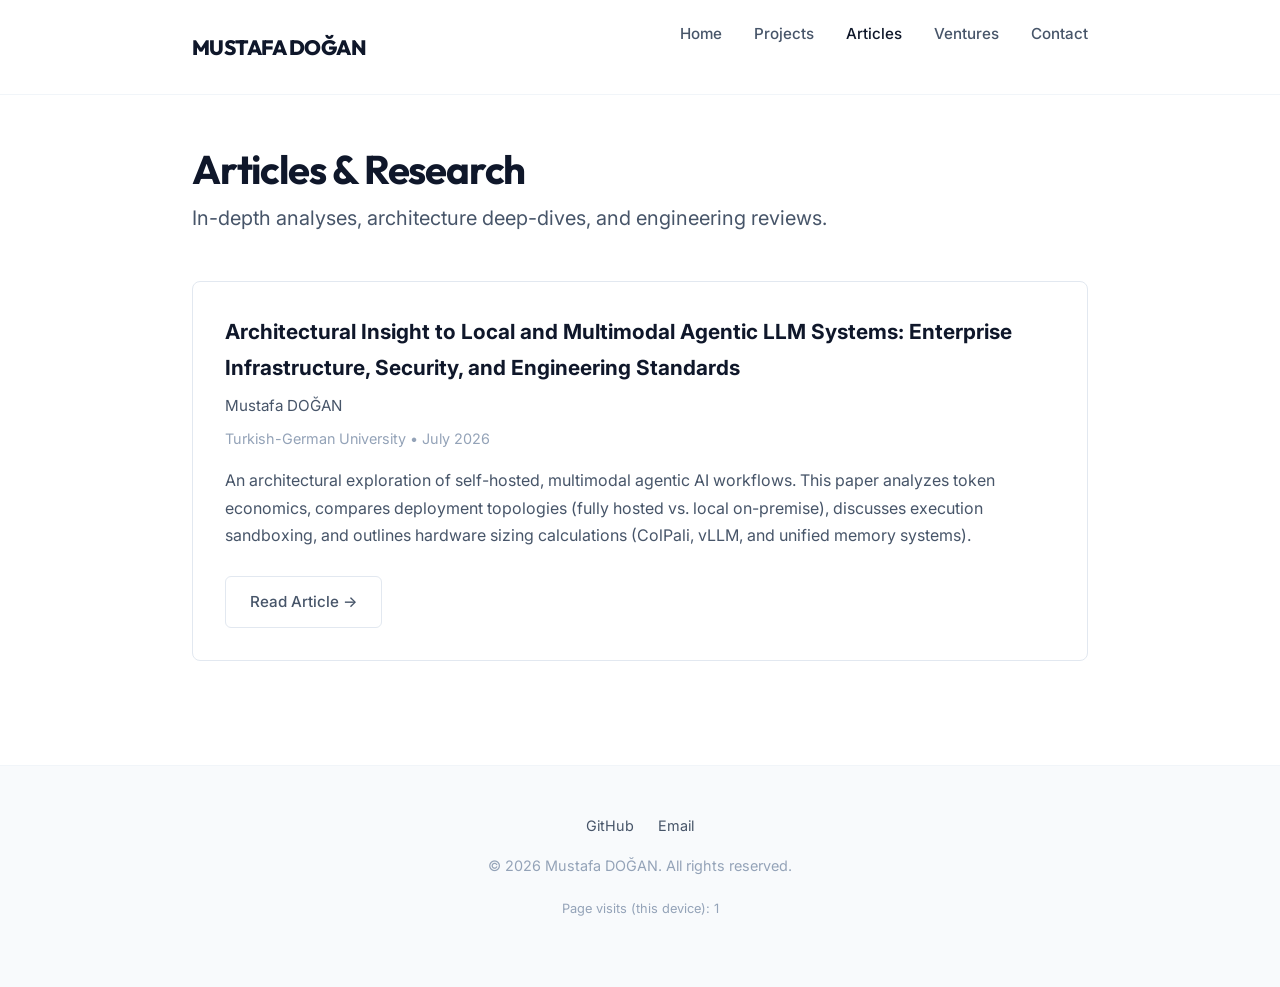
==== articles.html @ 74e26adc "Initial commit of minimalist portfolio" ====
<!DOCTYPE html>
<html lang="en">
<head>
    <meta charset="UTF-8">
    <meta name="viewport" content="width=device-width, initial-scale=1.0">
    <title>Articles | Mustafa DOĞAN</title>
    <meta name="description" content="Technical articles and publications by Mustafa DOĞAN on AI/ML architectures, enterprise security, and engineering standards.">
    <link rel="stylesheet" href="css/style.css">
</head>
<body>

    <!-- Header Navigation -->
    <header>
        <div class="nav-container">
            <a href="index.html" class="logo">MUSTAFA DOĞAN</a>
            <button class="menu-btn" aria-label="Toggle Menu">&#9776;</button>
            <ul class="nav-links">
                <li><a href="index.html">Home</a></li>
                <li><a href="projects.html">Projects</a></li>
                <li><a href="articles.html" class="active">Articles</a></li>
                <li><a href="ventures.html">Ventures</a></li>
                <li><a href="contact.html">Contact</a></li>
            </ul>
        </div>
    </header>

    <!-- Main Content Container -->
    <main class="container">
        
        <h1 style="margin-bottom: 0.5rem;">Articles & Research</h1>
        <p class="hero-subtitle" style="margin-bottom: 3rem;">In-depth analyses, architecture deep-dives, and engineering reviews.</p>

        <!-- Articles List Section -->
        <section>
            <div class="pub-item">
                <div class="pub-title">
                    <a href="articles/agentic-llm-systems.html">Architectural Insight to Local and Multimodal Agentic LLM Systems: Enterprise Infrastructure, Security, and Engineering Standards</a>
                </div>
                <div class="pub-authors">Mustafa DOĞAN</div>
                <div class="pub-meta">Turkish-German University • July 2026</div>
                <p>An architectural exploration of self-hosted, multimodal agentic AI workflows. This paper analyzes token economics, compares deployment topologies (fully hosted vs. local on-premise), discusses execution sandboxing, and outlines hardware sizing calculations (ColPali, vLLM, and unified memory systems).</p>
                <a href="articles/agentic-llm-systems.html" class="btn btn-secondary" style="margin-top: 0.5rem;">Read Article &rarr;</a>
            </div>
        </section>

    </main>

    <!-- Footer -->
    <footer>
        <div class="footer-container">
            <div class="footer-links">
                <a href="https://github.com/Musteva" target="_blank" rel="noopener noreferrer">GitHub</a>
                <a href="mailto:mustafadoganfucucu@gmail.com">Email</a>
            </div>
            <p>&copy; 2026 Mustafa DOĞAN. All rights reserved.</p>
            <p id="visit-count" style="margin-top: 0.5rem; font-size: 0.8rem; color: var(--text-muted);">Page visits: Loading...</p>
        </div>
    </footer>

    <script src="js/main.js"></script>
</body>
</html>
---- css/style.css ----
/* Import Google Fonts */
@import url('https://fonts.googleapis.com/css2?family=Inter:wght@300;400;500;600;700&family=Outfit:wght@400;500;600;700;800&family=Fira+Code:wght@400;500&display=swap');

/* CSS Variables for Minimalist Light Theme */
:root {
    --bg-primary: #ffffff;
    --bg-secondary: #f8fafc;
    --bg-tertiary: #f1f5f9;
    --text-primary: #0f172a;
    --text-secondary: #475569;
    --text-muted: #94a3b8;
    --accent: #2563eb;
    --accent-hover: #1d4ed8;
    --border-color: #e2e8f0;
    --border-light: #f1f5f9;
    --max-width: 960px;
    --font-heading: 'Outfit', sans-serif;
    --font-body: 'Inter', sans-serif;
    --font-mono: 'Fira Code', monospace;
    --transition: all 0.25s cubic-bezier(0.4, 0, 0.2, 1);
}

/* Base Styles */
* {
    box-sizing: border-box;
    margin: 0;
    padding: 0;
}

html {
    scroll-behavior: smooth;
}

body {
    background-color: var(--bg-primary);
    color: var(--text-secondary);
    font-family: var(--font-body);
    line-height: 1.7;
    font-size: 16px;
    -webkit-font-smoothing: antialiased;
}

h1, h2, h3, h4, h5, h6 {
    color: var(--text-primary);
    font-family: var(--font-heading);
    font-weight: 700;
    line-height: 1.3;
    margin-bottom: 0.5em;
}

h1 {
    font-size: 2.5rem;
    letter-spacing: -0.03em;
}

h2 {
    font-size: 1.75rem;
    letter-spacing: -0.02em;
    border-bottom: 1px solid var(--border-color);
    padding-bottom: 0.3em;
    margin-top: 2rem;
    margin-bottom: 1rem;
}

h3 {
    font-size: 1.25rem;
    margin-top: 1.5rem;
}

a {
    color: var(--text-primary);
    text-decoration: none;
    transition: var(--transition);
}

a:hover {
    color: var(--accent);
}

p {
    margin-bottom: 1.2rem;
}

ul, ol {
    margin-bottom: 1.2rem;
    padding-left: 1.5rem;
}

li {
    margin-bottom: 0.5rem;
}

/* Header & Navigation */
header {
    position: sticky;
    top: 0;
    background-color: rgba(255, 255, 255, 0.9);
    backdrop-filter: blur(8px);
    border-bottom: 1px solid var(--border-light);
    z-index: 100;
    transition: var(--transition);
}

.nav-container {
    max-width: var(--max-width);
    margin: 0 auto;
    display: flex;
    justify-content: space-between;
    align-items: center;
    padding: 1.25rem 2rem;
}

.logo {
    font-family: var(--font-heading);
    font-weight: 800;
    font-size: 1.3rem;
    letter-spacing: -0.03em;
    color: var(--text-primary);
}

.nav-links {
    display: flex;
    gap: 2rem;
    list-style: none;
}

.nav-links a {
    font-weight: 500;
    font-size: 0.95rem;
    color: var(--text-secondary);
}

.nav-links a:hover,
.nav-links a.active {
    color: var(--text-primary);
}

/* Mobile Menu Button */
.menu-btn {
    display: none;
    background: none;
    border: none;
    font-size: 1.5rem;
    cursor: pointer;
    color: var(--text-primary);
}

/* Layout Container */
main.container {
    max-width: var(--max-width);
    margin: 0 auto;
    padding: 3rem 2rem 5rem 2rem;
}

/* Hero Section */
.hero {
    display: flex;
    align-items: center;
    gap: 3rem;
    padding: 3rem 0;
    margin-bottom: 2rem;
}

.hero-text {
    flex: 1;
}

.hero-text h1 {
    font-size: 3rem;
    margin-bottom: 0.25em;
    font-weight: 800;
}

.hero-subtitle {
    font-size: 1.25rem;
    color: var(--text-secondary);
    font-weight: 400;
    margin-bottom: 1.5rem;
    line-height: 1.5;
}

.hero-desc {
    font-size: 1.05rem;
    margin-bottom: 2rem;
}

.hero-img-container {
    width: 220px;
    height: 220px;
    border-radius: 50%;
    overflow: hidden;
    border: 4px solid var(--bg-secondary);
    box-shadow: 0 4px 20px rgba(0, 0, 0, 0.05);
    flex-shrink: 0;
}

.hero-img-container img {
    width: 100%;
    height: 100%;
    object-fit: cover;
    object-position: center;
}

/* CTA Buttons */
.btn-group {
    display: flex;
    gap: 1rem;
    margin-top: 1.5rem;
}

.btn {
    display: inline-block;
    padding: 0.75rem 1.5rem;
    border-radius: 6px;
    font-weight: 500;
    font-size: 0.95rem;
    transition: var(--transition);
}

.btn-primary {
    background-color: var(--text-primary);
    color: var(--bg-primary);
    border: 1px solid var(--text-primary);
}

.btn-primary:hover {
    background-color: var(--accent);
    border-color: var(--accent);
    color: var(--bg-primary);
}

.btn-secondary {
    background-color: transparent;
    color: var(--text-secondary);
    border: 1px solid var(--border-color);
}

.btn-secondary:hover {
    background-color: var(--bg-secondary);
    color: var(--text-primary);
    border-color: var(--text-primary);
}

/* Information Lists (Education, Experience) */
.timeline-item {
    margin-bottom: 2.5rem;
    position: relative;
    padding-left: 0rem;
}

.timeline-header {
    display: flex;
    justify-content: space-between;
    align-items: baseline;
    margin-bottom: 0.5rem;
}

.timeline-title h3 {
    margin-top: 0;
    margin-bottom: 0.1em;
}

.timeline-subtitle {
    font-weight: 500;
    color: var(--accent);
    font-size: 0.95rem;
}

.timeline-date {
    font-size: 0.9rem;
    color: var(--text-muted);
    font-family: var(--font-heading);
    white-space: nowrap;
}

.timeline-desc {
    margin-top: 0.5rem;
    font-size: 0.95rem;
}

.timeline-desc li {
    margin-bottom: 0.35rem;
}

/* Grid Layouts */
.grid-2 {
    display: grid;
    grid-template-columns: repeat(2, 1fr);
    gap: 2rem;
}

/* Cards (Projects, Certificates) */
.card {
    background-color: var(--bg-primary);
    border: 1px solid var(--border-color);
    border-radius: 8px;
    padding: 1.5rem;
    transition: var(--transition);
    display: flex;
    flex-direction: column;
    height: 100%;
}

.card:hover {
    border-color: var(--text-primary);
    transform: translateY(-2px);
    box-shadow: 0 10px 30px rgba(0, 0, 0, 0.03);
}

.card-title {
    font-size: 1.15rem;
    margin-bottom: 0.5rem;
    font-weight: 600;
    display: flex;
    justify-content: space-between;
    align-items: center;
}

.card-tag {
    font-size: 0.75rem;
    font-weight: 600;
    text-transform: uppercase;
    letter-spacing: 0.05em;
    padding: 0.2rem 0.5rem;
    border-radius: 4px;
    background-color: var(--bg-tertiary);
    color: var(--text-secondary);
}

.card-tag.private {
    background-color: #fef3c7;
    color: #b45309;
}

.card-desc {
    font-size: 0.9rem;
    color: var(--text-secondary);
    margin-bottom: 1.5rem;
    flex-grow: 1;
}

.card-footer {
    display: flex;
    justify-content: space-between;
    align-items: center;
    margin-top: auto;
    font-size: 0.85rem;
}

.card-tech {
    color: var(--text-muted);
    font-family: var(--font-mono);
}

/* Skills Grid */
.skills-container {
    display: grid;
    grid-template-columns: repeat(2, 1fr);
    gap: 2rem;
    margin-top: 1.5rem;
}

.skills-group h3 {
    margin-top: 0;
    margin-bottom: 0.75rem;
    font-size: 1.1rem;
    text-transform: uppercase;
    letter-spacing: 0.05em;
    color: var(--text-primary);
    border-bottom: 1px solid var(--border-light);
    padding-bottom: 0.3rem;
}

.skills-list {
    display: flex;
    flex-wrap: wrap;
    gap: 0.5rem;
    list-style: none;
    padding-left: 0;
}

.skills-list li {
    background-color: var(--bg-secondary);
    border: 1px solid var(--border-color);
    padding: 0.3rem 0.75rem;
    border-radius: 4px;
    font-size: 0.85rem;
    color: var(--text-secondary);
    font-weight: 500;
}

.lang-list {
    list-style: none;
    padding-left: 0;
}

.lang-item {
    display: flex;
    justify-content: space-between;
    padding: 0.4rem 0;
    border-bottom: 1px dashed var(--border-color);
    font-size: 0.95rem;
}

.lang-proficiency {
    font-weight: 600;
    color: var(--text-primary);
}

/* Certificates List */
.cert-list {
    display: grid;
    grid-template-columns: repeat(2, 1fr);
    gap: 1rem;
    list-style: none;
    padding-left: 0;
}

.cert-item {
    padding: 1rem;
    border: 1px solid var(--border-light);
    border-radius: 6px;
    background-color: var(--bg-secondary);
    display: flex;
    justify-content: space-between;
    align-items: center;
}

.cert-info h4 {
    margin-bottom: 0.15em;
    font-size: 0.95rem;
}

.cert-issuer {
    font-size: 0.85rem;
    color: var(--text-muted);
}

/* Publications */
.pub-item {
    border: 1px solid var(--border-color);
    border-radius: 8px;
    padding: 2rem;
    margin-bottom: 1.5rem;
    transition: var(--transition);
}

.pub-item:hover {
    border-color: var(--text-primary);
}

.pub-title {
    font-size: 1.3rem;
    font-weight: 700;
    margin-bottom: 0.5rem;
}

.pub-authors {
    font-size: 0.95rem;
    color: var(--text-secondary);
    margin-bottom: 0.5rem;
}

.pub-meta {
    font-size: 0.9rem;
    color: var(--text-muted);
    margin-bottom: 1rem;
}

/* Footer */
footer {
    border-top: 1px solid var(--border-light);
    background-color: var(--bg-secondary);
    padding: 3rem 0;
    text-align: center;
    font-size: 0.9rem;
    color: var(--text-muted);
}

.footer-container {
    max-width: var(--max-width);
    margin: 0 auto;
    padding: 0 2rem;
}

.footer-links {
    display: flex;
    justify-content: center;
    gap: 1.5rem;
    margin-bottom: 1rem;
}

.footer-links a {
    color: var(--text-secondary);
}

.footer-links a:hover {
    color: var(--accent);
}

/* --- Article specific styles (Academic/Editorial Layout) --- */
.article-header {
    text-align: center;
    padding: 3rem 0 2rem 0;
    border-bottom: 1px solid var(--border-color);
    margin-bottom: 3rem;
}

.article-title {
    font-size: 2.2rem;
    line-height: 1.25;
    margin-bottom: 1rem;
    max-width: 800px;
    margin-left: auto;
    margin-right: auto;
}

.article-meta {
    font-size: 1rem;
    color: var(--text-secondary);
    display: flex;
    flex-direction: column;
    gap: 0.25rem;
}

.article-author {
    font-weight: 600;
    color: var(--text-primary);
}

.article-content {
    font-size: 1.05rem;
    line-height: 1.8;
    max-width: 760px;
    margin: 0 auto;
}

.article-content p {
    margin-bottom: 1.6rem;
    text-align: justify;
}

/* Inline footnotes & citations */
sup a {
    font-weight: 600;
    color: var(--accent);
}

/* Article Math, Code, Diagrams */
.math-display {
    overflow-x: auto;
    padding: 1rem;
    background-color: var(--bg-secondary);
    border-radius: 6px;
    border: 1px solid var(--border-light);
    margin: 2rem 0;
    text-align: center;
}

.article-image-box {
    margin: 2.5rem 0;
    text-align: center;
}

.article-image-box img {
    max-width: 100%;
    height: auto;
    border-radius: 6px;
    border: 1px solid var(--border-color);
    box-shadow: 0 4px 20px rgba(0, 0, 0, 0.02);
}

.article-image-caption {
    font-size: 0.85rem;
    color: var(--text-muted);
    margin-top: 0.75rem;
    font-style: italic;
}

/* Article Tables */
.table-wrapper {
    overflow-x: auto;
    margin: 2rem 0;
    border: 1px solid var(--border-color);
    border-radius: 6px;
}

table.article-table {
    width: 100%;
    border-collapse: collapse;
    font-size: 0.9rem;
    text-align: left;
}

table.article-table th {
    background-color: var(--bg-secondary);
    color: var(--text-primary);
    font-weight: 600;
    padding: 0.75rem 1rem;
    border-bottom: 2px solid var(--border-color);
}

table.article-table td {
    padding: 0.75rem 1rem;
    border-bottom: 1px solid var(--border-light);
    vertical-align: top;
}

table.article-table tr:hover {
    background-color: var(--bg-secondary);
}

/* References Section */
.references-section {
    margin-top: 4rem;
    border-top: 2px solid var(--text-primary);
    padding-top: 2rem;
}

.references-list {
    list-style: none;
    padding-left: 0;
}

.references-list li {
    font-size: 0.88rem;
    margin-bottom: 1rem;
    padding-left: 2rem;
    text-indent: -2rem;
    line-height: 1.5;
    word-break: break-all;
}

.ref-num {
    font-weight: 600;
    color: var(--text-primary);
    margin-right: 0.5rem;
}

/* Back Link */
.back-link {
    display: inline-flex;
    align-items: center;
    gap: 0.5rem;
    font-weight: 500;
    font-size: 0.95rem;
    margin-bottom: 2rem;
}

/* Responsive Breakpoints */
@media (max-width: 768px) {
    h1 {
        font-size: 2rem;
    }

    h2 {
        font-size: 1.5rem;
    }

    .hero {
        flex-direction: column-reverse;
        text-align: center;
        gap: 1.5rem;
        padding: 1rem 0;
    }

    .hero-img-container {
        width: 160px;
        height: 160px;
    }

    .btn-group {
        justify-content: center;
    }

    .grid-2,
    .skills-container,
    .cert-list {
        grid-template-columns: 1fr;
        gap: 1rem;
    }

    .timeline-header {
        flex-direction: column;
        align-items: flex-start;
        gap: 0.2rem;
    }

    .timeline-date {
        font-size: 0.85rem;
    }

    .nav-links {
        display: none; /* Mobile toggler will display it */
        flex-direction: column;
        position: absolute;
        top: 100%;
        left: 0;
        width: 100%;
        background-color: var(--bg-primary);
        border-bottom: 1px solid var(--border-color);
        padding: 1.5rem 2rem;
        gap: 1rem;
        box-shadow: 0 10px 15px -3px rgba(0, 0, 0, 0.05);
    }

    .nav-links.active {
        display: flex;
    }

    .menu-btn {
        display: block;
    }
}
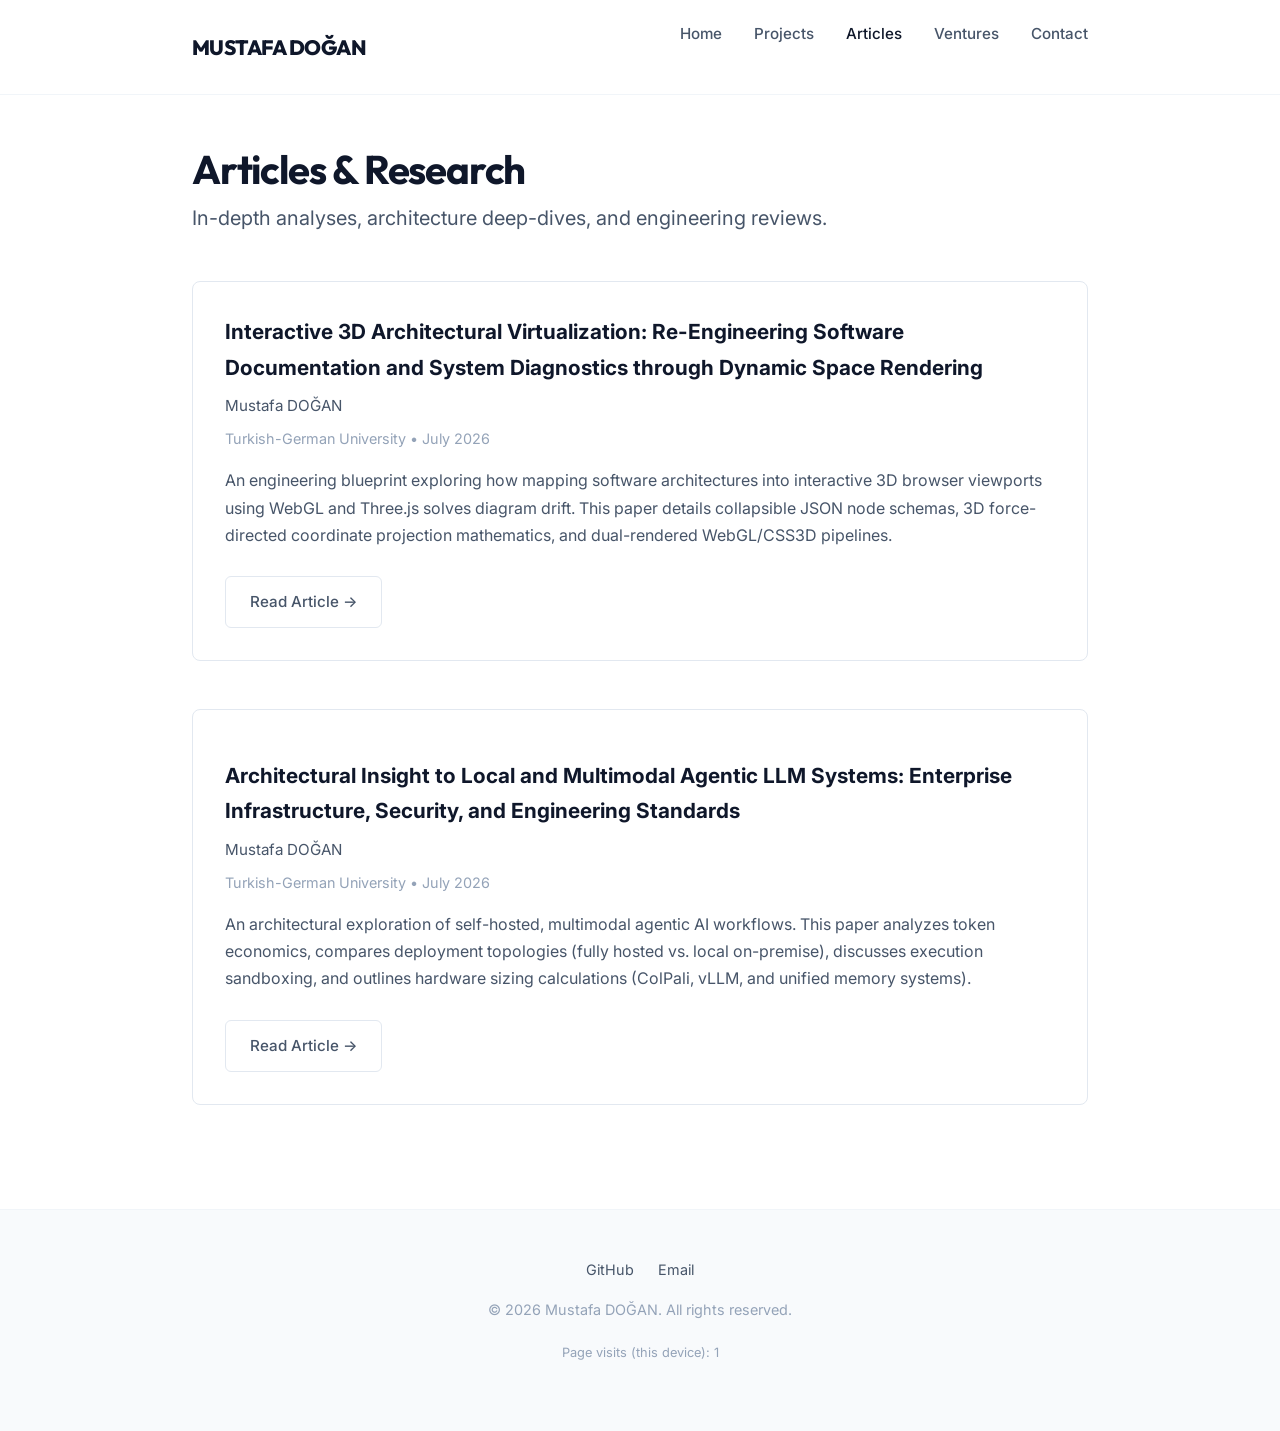
==== commit 2c2e2ea5: "Add Interactive 3D Architectural Virtualization article with LaTeX equations and diagrams" ====
--- a/articles.html
+++ b/articles.html
@@ -34,6 +34,16 @@
         <section>
             <div class="pub-item">
                 <div class="pub-title">
+                    <a href="articles/interactive-3d-virtualization.html">Interactive 3D Architectural Virtualization: Re-Engineering Software Documentation and System Diagnostics through Dynamic Space Rendering</a>
+                </div>
+                <div class="pub-authors">Mustafa DOĞAN</div>
+                <div class="pub-meta">Turkish-German University • July 2026</div>
+                <p>An engineering blueprint exploring how mapping software architectures into interactive 3D browser viewports using WebGL and Three.js solves diagram drift. This paper details collapsible JSON node schemas, 3D force-directed coordinate projection mathematics, and dual-rendered WebGL/CSS3D pipelines.</p>
+                <a href="articles/interactive-3d-virtualization.html" class="btn btn-secondary" style="margin-top: 0.5rem;">Read Article &rarr;</a>
+            </div>
+
+            <div class="pub-item" style="margin-top: 3rem; border-top: 1px solid var(--border-color); padding-top: 3rem;">
+                <div class="pub-title">
                     <a href="articles/agentic-llm-systems.html">Architectural Insight to Local and Multimodal Agentic LLM Systems: Enterprise Infrastructure, Security, and Engineering Standards</a>
                 </div>
                 <div class="pub-authors">Mustafa DOĞAN</div>
